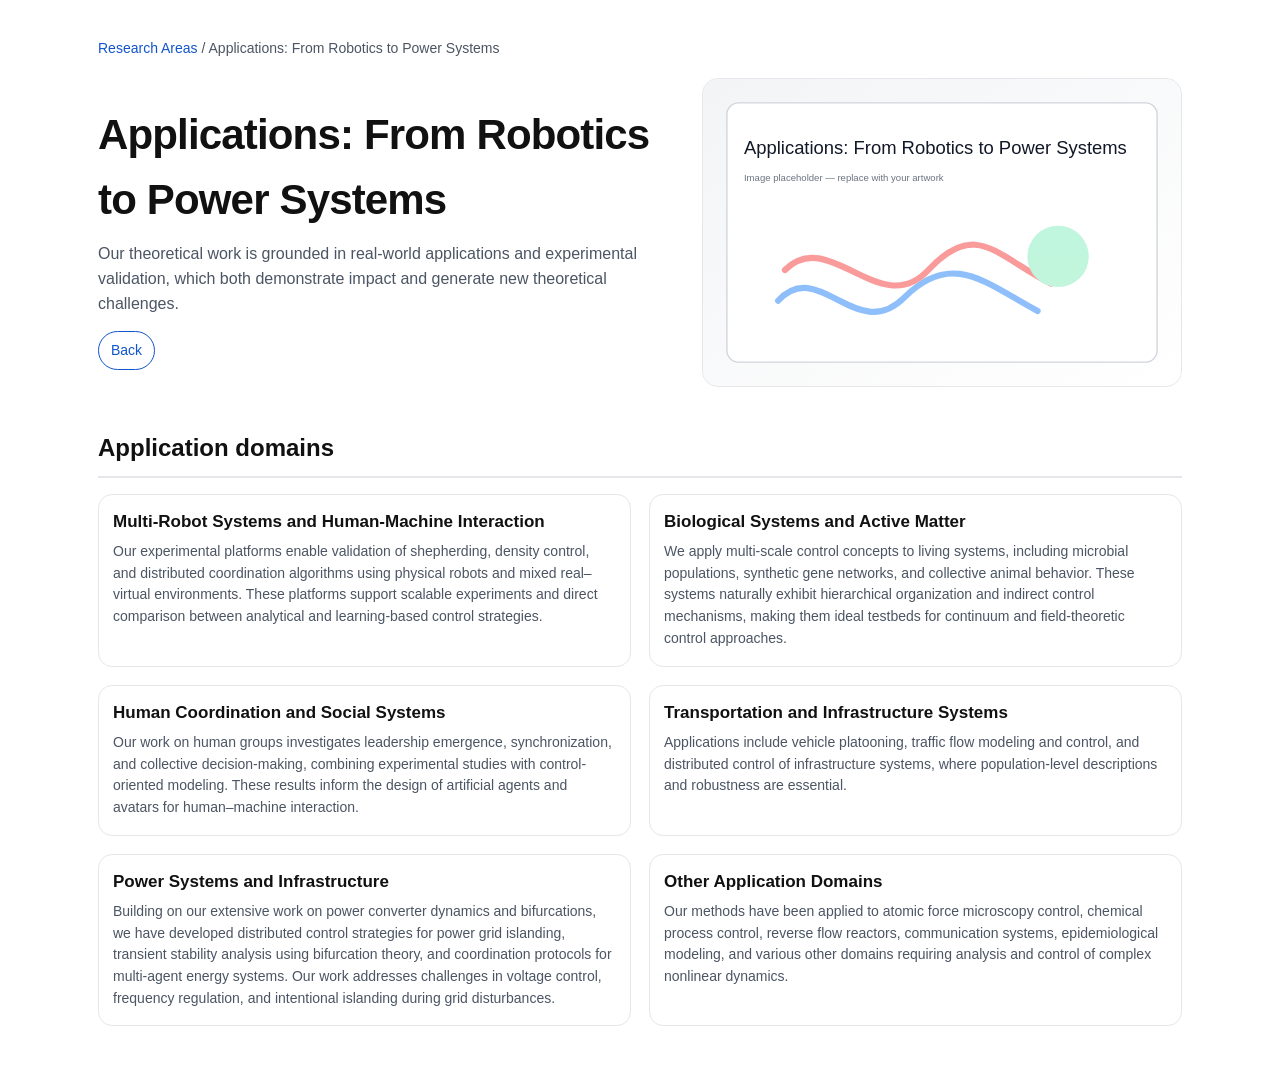
==== applications.html @ d3c1e1ff "Add files via upload" ====
<!doctype html>
<html lang="en">
<head>
  <meta charset="utf-8" />
  <meta name="viewport" content="width=device-width,initial-scale=1" />
  <title>Applications: From Robotics to Power Systems</title>
  <link rel="stylesheet" href="style.css" />
</head>
<body>

<div class="container">
  <div class="breadcrumb"><a href="index.html">Research Areas</a> / Applications: From Robotics to Power Systems</div>

  <div class="hero">
    <div>
      <h1>Applications: From Robotics to Power Systems</h1>
      <p>Our theoretical work is grounded in real-world applications and experimental validation, which both demonstrate impact and generate new theoretical challenges.</p>
      <p style="margin-top:14px"><a class="button secondary" href="index.html">Back</a></p>
    </div>
    <div class="media">
      <img src="assets/applications.svg" alt="Applications: From Robotics to Power Systems image" />
    </div>
  </div>

  
<div class="section">
  <h2>Application domains</h2>
  <div class="rule"></div>
  <div class="app-grid">
    <div class="app-card">
  <h3>Multi-Robot Systems and Human-Machine Interaction</h3>
  <p>Our experimental platforms enable validation of shepherding, density control, and distributed coordination algorithms using physical robots and mixed real–virtual environments. These platforms support scalable experiments and direct comparison between analytical and learning-based control strategies.</p>
</div> <div class="app-card">
  <h3>Biological Systems and Active Matter</h3>
  <p>We apply multi-scale control concepts to living systems, including microbial populations, synthetic gene networks, and collective animal behavior. These systems naturally exhibit hierarchical organization and indirect control mechanisms, making them ideal testbeds for continuum and field-theoretic control approaches.</p>
</div> <div class="app-card">
  <h3>Human Coordination and Social Systems</h3>
  <p>Our work on human groups investigates leadership emergence, synchronization, and collective decision-making, combining experimental studies with control-oriented modeling. These results inform the design of artificial agents and avatars for human–machine interaction.</p>
</div> <div class="app-card">
  <h3>Transportation and Infrastructure Systems</h3>
  <p>Applications include vehicle platooning, traffic flow modeling and control, and distributed control of infrastructure systems, where population-level descriptions and robustness are essential.</p>
</div> <div class="app-card">
  <h3>Power Systems and Infrastructure</h3>
  <p>Building on our extensive work on power converter dynamics and bifurcations, we have developed distributed control strategies for power grid islanding, transient stability analysis using bifurcation theory, and coordination protocols for multi-agent energy systems. Our work addresses challenges in voltage control, frequency regulation, and intentional islanding during grid disturbances.</p>
</div> <div class="app-card">
  <h3>Other Application Domains</h3>
  <p>Our methods have been applied to atomic force microscopy control, chemical process control, reverse flow reactors, communication systems, epidemiological modeling, and various other domains requiring analysis and control of complex nonlinear dynamics.</p>
</div>
  </div>
</div>

</div>

</body>
</html>
---- style.css ----
:root{
  --bg:#ffffff;
  --text:#111111;
  --muted:#4b5563;
  --border:#e5e7eb;
  --card:#ffffff;
  --accent:#1155cc; /* Google Sites-ish blue; change to match dibernardogroup */
}

*{box-sizing:border-box}
html,body{margin:0;padding:0;background:var(--bg);color:var(--text);font-family:Arial, Helvetica, sans-serif;line-height:1.55}
a{color:var(--accent);text-decoration:none}
a:hover{text-decoration:underline}

.container{max-width:1120px;margin:0 auto;padding:28px 18px 64px}
.header{display:flex;align-items:flex-end;gap:14px;flex-wrap:wrap}
.header h1{margin:0;font-size:36px}
.header .rule{height:2px;background:var(--border);flex:1;min-width:140px;margin-bottom:10px}

.grid{display:grid;grid-template-columns:repeat(3,1fr);gap:18px;margin-top:18px}
@media (max-width:980px){.grid{grid-template-columns:repeat(2,1fr)}}
@media (max-width:640px){.grid{grid-template-columns:1fr}}

.card{background:var(--card);border:1px solid var(--border);border-radius:14px;overflow:hidden;display:flex;flex-direction:column;min-height:100%}
.card img{width:100%;height:210px;object-fit:cover;display:block;background:#f3f4f6}
.card .content{padding:14px 14px 16px;display:flex;flex-direction:column;gap:8px;flex:1}
.card h2{margin:0;font-size:17px;line-height:1.25}
.card p{margin:0;color:var(--muted);font-size:14px}

.button{margin-top:auto;display:inline-block;border:1px solid var(--accent);color:#fff;background:var(--accent);padding:8px 12px;border-radius:999px;font-size:14px;width:max-content}
.button.secondary{background:transparent;color:var(--accent)}

.breadcrumb{margin-top:10px;font-size:14px;color:var(--muted)}
.hero{display:grid;grid-template-columns:1.1fr 0.9fr;gap:18px;align-items:center;margin-top:18px}
@media (max-width:900px){.hero{grid-template-columns:1fr}}
.hero h1{font-size:42px;margin:0;letter-spacing:-0.02em}
.hero p{margin:10px 0 0;color:var(--muted);max-width:70ch}
.hero .media img{width:100%;border-radius:16px;border:1px solid var(--border);background:#f3f4f6}

.section{margin-top:34px}
.section h2{margin:0 0 10px;font-size:24px}
.section .rule{height:2px;background:var(--border);width:100%;margin:0 0 16px}

.topic-list{margin:0;padding-left:18px;columns:2;column-gap:28px}
.topic-list li{break-inside:avoid;margin:0 0 8px;color:var(--muted);font-size:14px}
@media (max-width:900px){.topic-list{columns:1}}

.apps{margin:0;color:var(--muted);font-size:14px;max-width:90ch}

.app-grid{display:grid;grid-template-columns:repeat(2,1fr);gap:18px}
@media (max-width:900px){.app-grid{grid-template-columns:1fr}}
.app-card{border:1px solid var(--border);border-radius:14px;padding:14px 14px 16px;background:#fff}
.app-card h3{margin:0 0 6px;font-size:17px}
.app-card p{margin:0;color:var(--muted);font-size:14px}

.footer-note{margin-top:28px;color:var(--muted);font-size:13px}
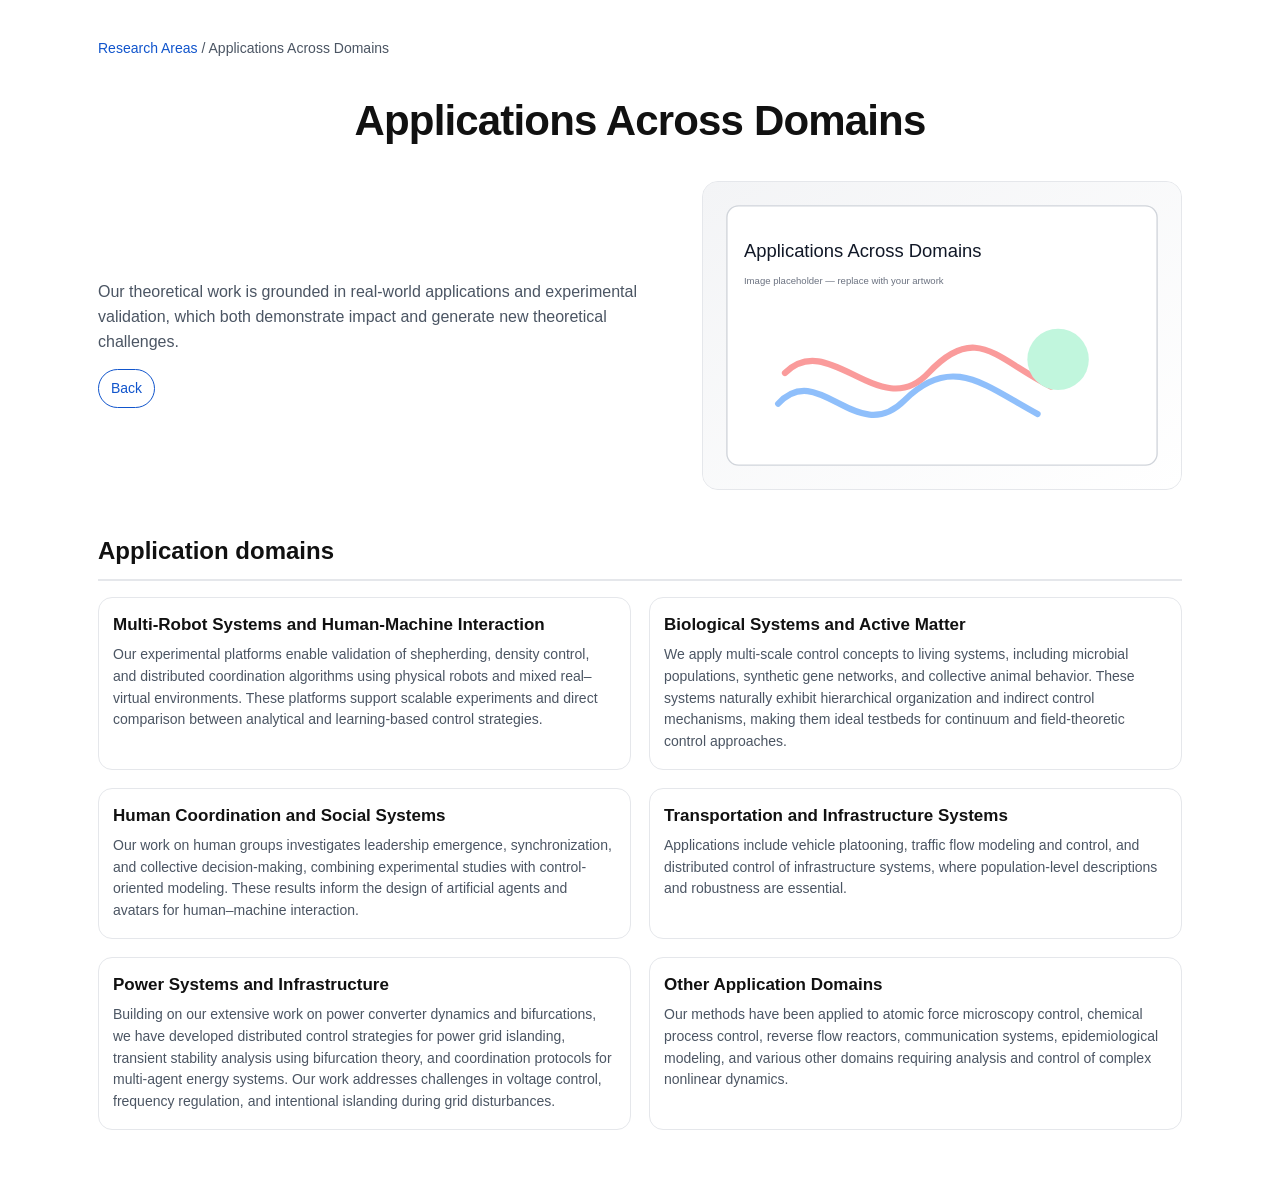
==== commit f090bbe9: "Update_contenuti" ====
--- a/applications.html
+++ b/applications.html
@@ -3,22 +3,22 @@
 <head>
   <meta charset="utf-8" />
   <meta name="viewport" content="width=device-width,initial-scale=1" />
-  <title>Applications: From Robotics to Power Systems</title>
+  <title>Applications Across Domains</title>
   <link rel="stylesheet" href="style.css" />
 </head>
 <body>
 
 <div class="container">
-  <div class="breadcrumb"><a href="index.html">Research Areas</a> / Applications: From Robotics to Power Systems</div>
+  <div class="breadcrumb"><a href="index.html">Research Areas</a> / Applications Across Domains</div>
 
+  <h1>Applications Across Domains</h1>
   <div class="hero">
     <div>
-      <h1>Applications: From Robotics to Power Systems</h1>
       <p>Our theoretical work is grounded in real-world applications and experimental validation, which both demonstrate impact and generate new theoretical challenges.</p>
       <p style="margin-top:14px"><a class="button secondary" href="index.html">Back</a></p>
     </div>
     <div class="media">
-      <img src="assets/applications.svg" alt="Applications: From Robotics to Power Systems image" />
+      <img src="assets/applications.svg" alt="Applications Across Domains image" />
     </div>
   </div>
 
--- a/style.css
+++ b/style.css
@@ -13,6 +13,7 @@
 a:hover{text-decoration:underline}
 
 .container{max-width:1120px;margin:0 auto;padding:28px 18px 64px}
+.container h1{font-size:42px;margin-top: 28px;letter-spacing:-0.02em;text-align: center;}
 .header{display:flex;align-items:flex-end;gap:14px;flex-wrap:wrap}
 .header h1{margin:0;font-size:36px}
 .header .rule{height:2px;background:var(--border);flex:1;min-width:140px;margin-bottom:10px}
@@ -26,6 +27,27 @@
 .card .content{padding:14px 14px 16px;display:flex;flex-direction:column;gap:8px;flex:1}
 .card h2{margin:0;font-size:17px;line-height:1.25}
 .card p{margin:0;color:var(--muted);font-size:14px}
+.card video{
+  width: 30%;
+  height: 210px;
+  object-fit: cover;
+  display: block;
+  background: #f3f4f6;
+}
+
+.cardhero{background:var(--card);border:1px solid var(--border);border-radius:14px;overflow:hidden;display:flex;flex-direction:column;min-height:100%}
+.cardhero img{width:100%;height:210px;object-fit:cover;display:block;background:#f3f4f6}
+.cardhero .content{padding:14px 14px 16px;display:flex;flex-direction:column;gap:8px;flex:1}
+.cardhero h2{margin:0;font-size:17px;line-height:1.25}
+.cardhero p{margin:0;color:var(--muted);font-size:14px}
+.cardhero video{
+  width: 100%;
+  height: 210px;
+  object-fit: cover;
+  display: block;
+  background: #f3f4f6;
+}
+
 
 .button{margin-top:auto;display:inline-block;border:1px solid var(--accent);color:#fff;background:var(--accent);padding:8px 12px;border-radius:999px;font-size:14px;width:max-content}
 .button.secondary{background:transparent;color:var(--accent)}
@@ -36,6 +58,12 @@
 .hero h1{font-size:42px;margin:0;letter-spacing:-0.02em}
 .hero p{margin:10px 0 0;color:var(--muted);max-width:70ch}
 .hero .media img{width:100%;border-radius:16px;border:1px solid var(--border);background:#f3f4f6}
+.hero .media video{
+  width: 100%;
+  border-radius: 16px;
+  border: 1px solid var(--border);
+  background: #f3f4f6;
+}
 
 .section{margin-top:34px}
 .section h2{margin:0 0 10px;font-size:24px}
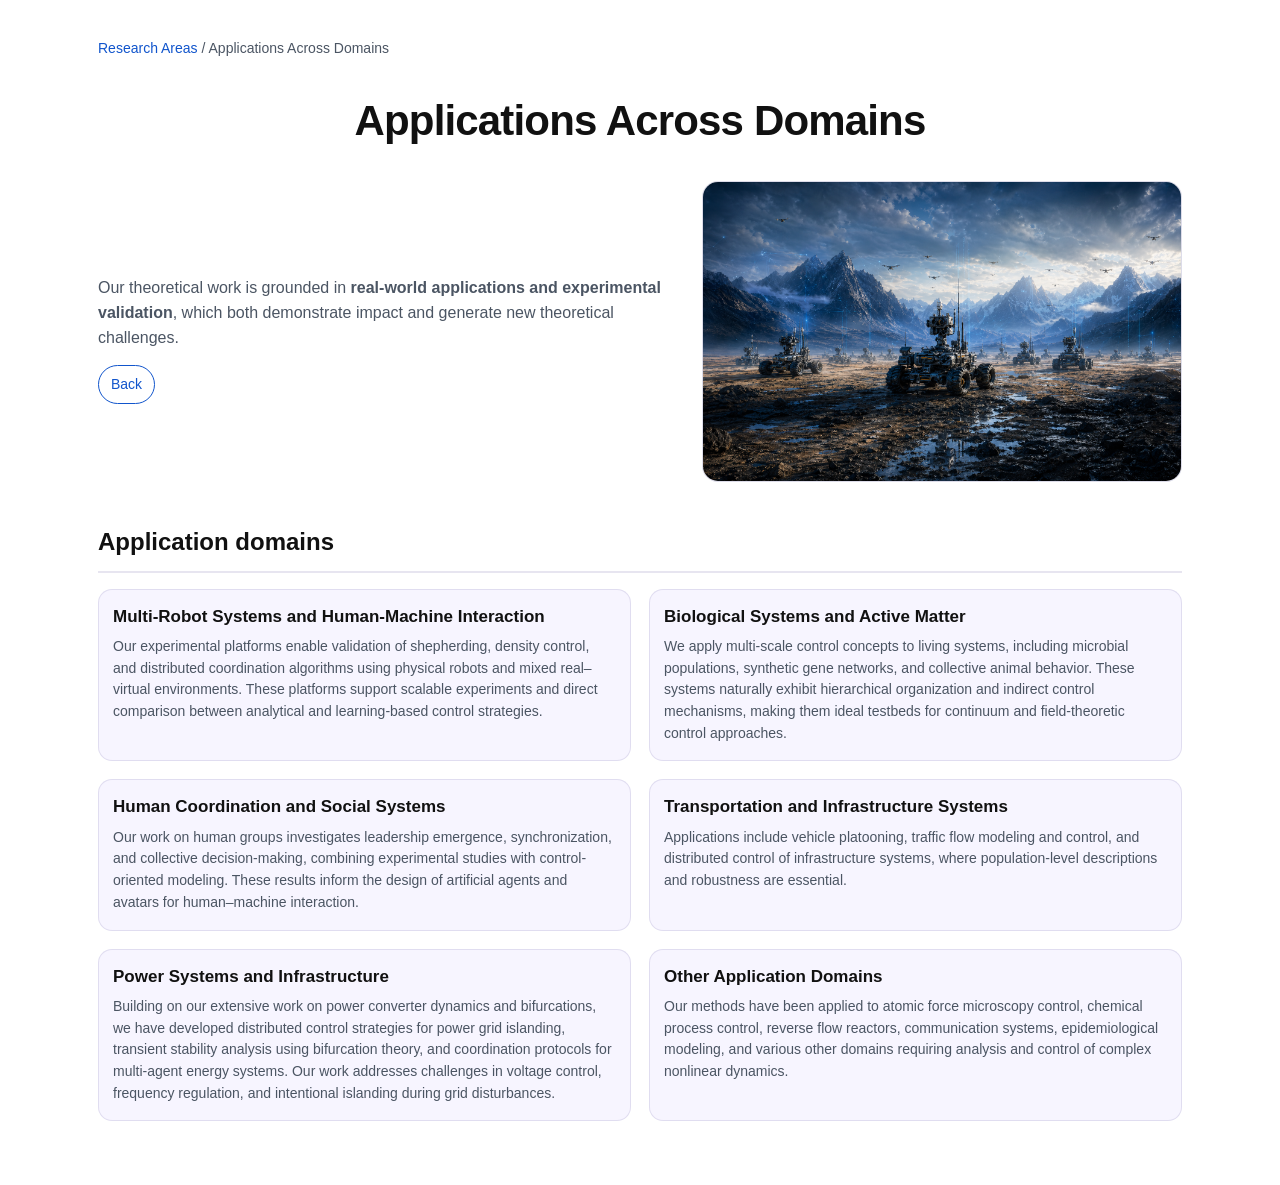
==== commit a256dd00: "Aggiornate immagini research areas e pagine learn more" ====
--- a/applications.html
+++ b/applications.html
@@ -14,11 +14,11 @@
   <h1>Applications Across Domains</h1>
   <div class="hero">
     <div>
-      <p>Our theoretical work is grounded in real-world applications and experimental validation, which both demonstrate impact and generate new theoretical challenges.</p>
+      <p>Our theoretical work is grounded in <b>real-world applications and experimental validation</b>, which both demonstrate impact and generate new theoretical challenges.</p>
       <p style="margin-top:14px"><a class="button secondary" href="index.html">Back</a></p>
     </div>
     <div class="media">
-      <img src="assets/applications.svg" alt="Applications Across Domains image" />
+      <img src="assets/applications_swarm_robotics_2.png" alt="Applications Across Domains image" />
     </div>
   </div>
 
--- a/style.css
+++ b/style.css
@@ -1,14 +1,16 @@
 :root{
-  --bg:#ffffff;
+  --bg: transparent;              /* fa vedere lo sfondo del Google Site */
   --text:#111111;
   --muted:#4b5563;
-  --border:#e5e7eb;
-  --card:#ffffff;
+  --border: rgba(120,110,170,0.18);
+  --card: rgba(247,245,255,0.92); /* card lavanda chiarissime */
   --accent:#1155cc; /* Google Sites-ish blue; change to match dibernardogroup */
 }
 
 *{box-sizing:border-box}
 html,body{margin:0;padding:0;background:var(--bg);color:var(--text);font-family:Arial, Helvetica, sans-serif;line-height:1.55}
+body { background: transparent; }
+.container { background: transparent; }
 a{color:var(--accent);text-decoration:none}
 a:hover{text-decoration:underline}
 
@@ -23,7 +25,13 @@
 @media (max-width:640px){.grid{grid-template-columns:1fr}}
 
 .card{background:var(--card);border:1px solid var(--border);border-radius:14px;overflow:hidden;display:flex;flex-direction:column;min-height:100%}
-.card img{width:100%;height:210px;object-fit:cover;display:block;background:#f3f4f6}
+.card img{width:100%;height:210px;object-fit:cover;display:block;background:#f3f4f6;
+/* cornice */
+border: 1px solid var(--border);
+border-radius: 12px;
+/* spazio tra cornice e bordo card */
+margin: 12px;
+width: calc(100% - 24px);}
 .card .content{padding:14px 14px 16px;display:flex;flex-direction:column;gap:8px;flex:1}
 .card h2{margin:0;font-size:17px;line-height:1.25}
 .card p{margin:0;color:var(--muted);font-size:14px}
@@ -77,7 +85,7 @@
 
 .app-grid{display:grid;grid-template-columns:repeat(2,1fr);gap:18px}
 @media (max-width:900px){.app-grid{grid-template-columns:1fr}}
-.app-card{border:1px solid var(--border);border-radius:14px;padding:14px 14px 16px;background:#fff}
+.app-card{border:1px solid var(--border);border-radius:14px;padding:14px 14px 16px;background:var(--card)}
 .app-card h3{margin:0 0 6px;font-size:17px}
 .app-card p{margin:0;color:var(--muted);font-size:14px}
 
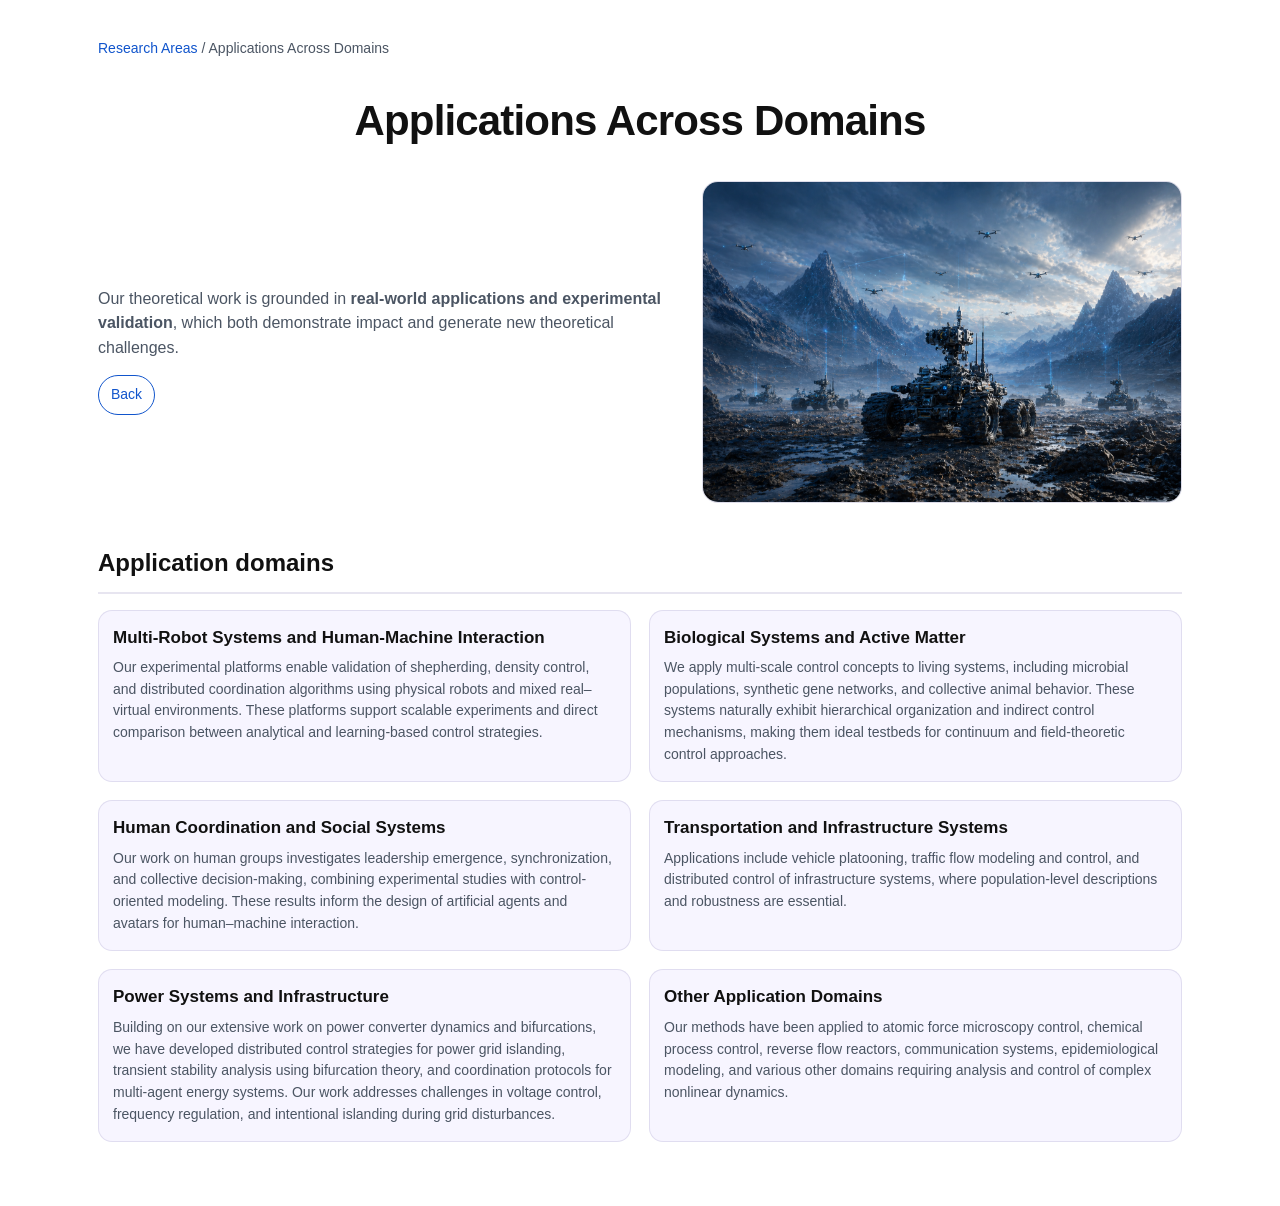
==== commit 1036c24e: "aggiornato sfondo applications" ====
--- a/applications.html
+++ b/applications.html
@@ -18,7 +18,7 @@
       <p style="margin-top:14px"><a class="button secondary" href="index.html">Back</a></p>
     </div>
     <div class="media">
-      <img src="assets/applications_swarm_robotics_2.png" alt="Applications Across Domains image" />
+      <img src="assets/applications_swarm_robotics_3.png" alt="Applications Across Domains image" />
     </div>
   </div>
 
